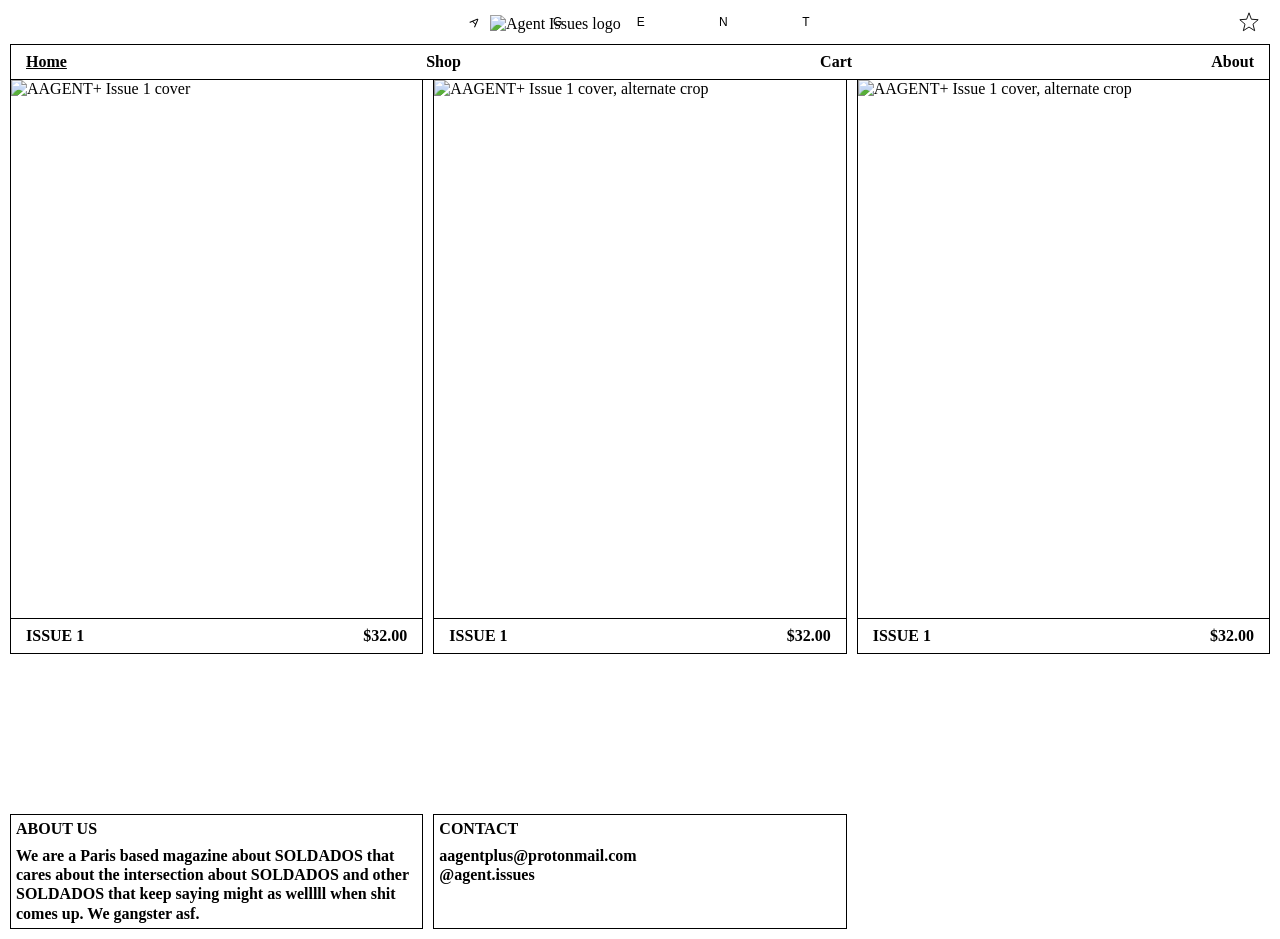
==== index.html @ 35ed7b1f "Add files via upload" ====
<!DOCTYPE html>
<html lang="en">
<head>
<meta charset="UTF-8">
<meta name="viewport" content="width=device-width, initial-scale=1.0">
<title>AAGENT+ Shop</title>
<meta name="description" content="AAGENT+ — shop Issue 1 of the Paris-based art and fashion magazine.">
<link rel="stylesheet" href="styles.css">
</head>
<body>

<div class="intro-overlay" id="introOverlay">
  <video id="introVideo" src="assets/reel.mp4" autoplay muted playsinline></video>
</div>

<header class="site-header">
  <div class="brand-row">
    <span class="brand-title"><span class="brand-title__a">a</span>gent</span>
    <svg class="star" width="22" height="22" viewBox="0 0 24 24" fill="none" aria-hidden="true">
      <path d="M12 2 L14.59 8.99 L22 9.51 L16.36 14.36 L18.18 21.51 L12 17.5 L5.82 21.51 L7.64 14.36 L2 9.51 L9.41 8.99 Z" stroke="#000" stroke-width="1"/>
    </svg>
  </div>
  <img class="logo-overlay" src="assets/logo-agent-issues.png" alt="Agent Issues logo">
  <nav class="main-nav">
    <a href="index.html" class="active">Home</a>
    <a href="shop.html">Shop</a>
    <a href="#">Cart</a>
    <a href="about.html">About</a>
  </nav>
</header>

<main>
  <section class="columns">
    <div class="column">
      <img src="assets/ISSUE1.png" alt="AAGENT+ Issue 1 cover">
      <div class="price-bar">
        <span>ISSUE 1</span>
        <span>$32.00</span>
      </div>
    </div>
    <div class="column">
      <img src="assets/ISSUE1.2.png" alt="AAGENT+ Issue 1 cover, alternate crop">
      <div class="price-bar">
        <span>ISSUE 1</span>
        <span>$32.00</span>
      </div>
    </div>
    <div class="column">
      <img src="assets/ISSUE1.2.png" alt="AAGENT+ Issue 1 cover, alternate crop">
      <div class="price-bar">
        <span>ISSUE 1</span>
        <span>$32.00</span>
      </div>
    </div>
  </section>

  <section class="info-row">
    <div class="info-box">
      <h2>ABOUT US</h2>
      <p>We are a Paris based magazine about SOLDADOS that cares about the intersection about SOLDADOS and other SOLDADOS that keep saying might as welllll when shit comes up. We gangster asf.</p>
    </div>
    <div class="info-box">
      <h2>CONTACT</h2>
      <p>aagentplus@protonmail.com<br>@agent.issues</p>
    </div>
  </section>
</main>

<script src="script.js"></script>
</body>
</html>
---- styles.css ----
* {
  box-sizing: border-box;
}

body {
  margin: 0;
  background: #fff;
  color: #000;
}

/* ---------- header ---------- */

@keyframes rise-in {
  from {
    opacity: 0;
    transform: translateY(30px);
  }
  to {
    opacity: 1;
    transform: translateY(0);
  }
}

.site-header {
  position: relative;
}

.logo-overlay {
  position: absolute;
  top: 0;
  left: calc(50% - 150px); /* half of the 300px width, frees up transform for the load-in animation */
  width: 300px;
  mix-blend-mode: multiply;
  height: auto;
  z-index: 100;
  pointer-events: none;
  animation: rise-in 0.6s ease both;
  animation-delay: 0.1s;
}

.brand-row {
  position: relative;
  display: flex;
  justify-content: center;
  align-items: center;
  margin-top: 15px;
  margin-bottom: 15px;
  padding: 0 20px;
  animation: rise-in 0.6s ease both;
}

.brand-title {
  font-family: 'Helvetica Neue', Helvetica, Arial, sans-serif;
  font-size: 12px;
  letter-spacing: 74.4px; /* 620% of 12px */
  text-transform: uppercase;
  margin-right: -74.4px; /* cancel trailing letter-spacing so glyphs are truly centered */
}

.brand-title__a {
  display: inline-block;
  letter-spacing: normal;
  margin-right: 74.4px; /* preserves the 620% tracking without rotating the gap */
  transform: rotate(45deg);
}

.star {
  position: absolute;
  right: 20px;
  top: 50%;
  transform: translateY(-50%);
}

.star path {
  transition: stroke 0.15s ease, fill 0.15s ease;
}

.star:hover path {
  stroke: #ffd400;
  fill: #ffd400;
}

.main-nav {
  margin: 0 10px;
  border: 1px solid #000;
  display: flex;
  justify-content: space-between;
  align-items: center;
  padding: 8px 0;
  position: sticky;
  top: 0;
  background: #fff;
  z-index: 20;
  animation: rise-in 0.6s ease both;
  animation-delay: 0.2s;
}

.main-nav a {
  font-family: 'Times New Roman', Times, serif;
  font-weight: 700;
  font-size: 16px;
  color: #000;
  text-decoration: none;
  padding: 0 15px;
}

.main-nav a.active,
.main-nav a:hover {
  text-decoration: underline;
}

/* ---------- 3-column covers ---------- */

.columns {
  display: grid;
  grid-template-columns: repeat(3, 1fr);
  gap: 10px;
  margin: 0 10px;
}

.column {
  min-width: 0;
  display: flex;
  flex-direction: column;
  border: 1px solid #000;
  border-top: none;
  transition: border-color 0.15s ease;
  animation: rise-in 0.6s ease both;
}

.column:nth-child(1) { animation-delay: 0.3s; }
.column:nth-child(2) { animation-delay: 0.4s; }
.column:nth-child(3) { animation-delay: 0.5s; }

.column:hover {
  border-color: red;
  cursor: pointer;
}

.column img {
  display: block;
  width: 100%;
  aspect-ratio: 912 / 1193;
  object-fit: cover;
  object-position: center top;
}

.column img.tee {
  aspect-ratio: 900 / 1125;
  object-position: center center;
}

.price-bar {
  border-top: 1px solid #000;
  display: flex;
  justify-content: space-between;
  align-items: center;
  padding: 8px 15px;
  font-family: 'Times New Roman', Times, serif;
  font-weight: 700;
  font-size: 16px;
  transition: color 0.15s ease, border-color 0.15s ease;
}

.column:hover .price-bar {
  color: red;
  border-color: red;
}

/* ---------- footer info ---------- */

.info-row {
  display: grid;
  grid-template-columns: repeat(3, 1fr);
  gap: 10px;
  margin: 160px 10px 10px;
}

.info-row.info-row--top {
  margin: 0 10px;
}

.info-box {
  min-width: 0;
  border: 1px solid #000;
  padding: 5px;
  font-family: 'Times New Roman', Times, serif;
  animation: rise-in 0.6s ease both;
}

.info-box:nth-child(1) { animation-delay: 0s; }
.info-box:nth-child(2) { animation-delay: 0.1s; }
.info-box:nth-child(3) { animation-delay: 0.2s; }

.info-row--top .info-box {
  border-top: none;
}

.info-box h2 {
  margin: 0 0 8px;
  font-size: 16px;
  font-weight: 700;
}

.info-box p {
  margin: 0;
  font-size: 16px;
  font-weight: 700;
  line-height: 1.2;
}

/* ---------- intro reel ---------- */

.intro-overlay {
  position: fixed;
  inset: 0;
  background: #000;
  z-index: 1000;
  display: flex;
  align-items: center;
  justify-content: center;
  cursor: pointer;
}

.intro-overlay video {
  width: 100%;
  height: 100%;
  object-fit: cover;
}
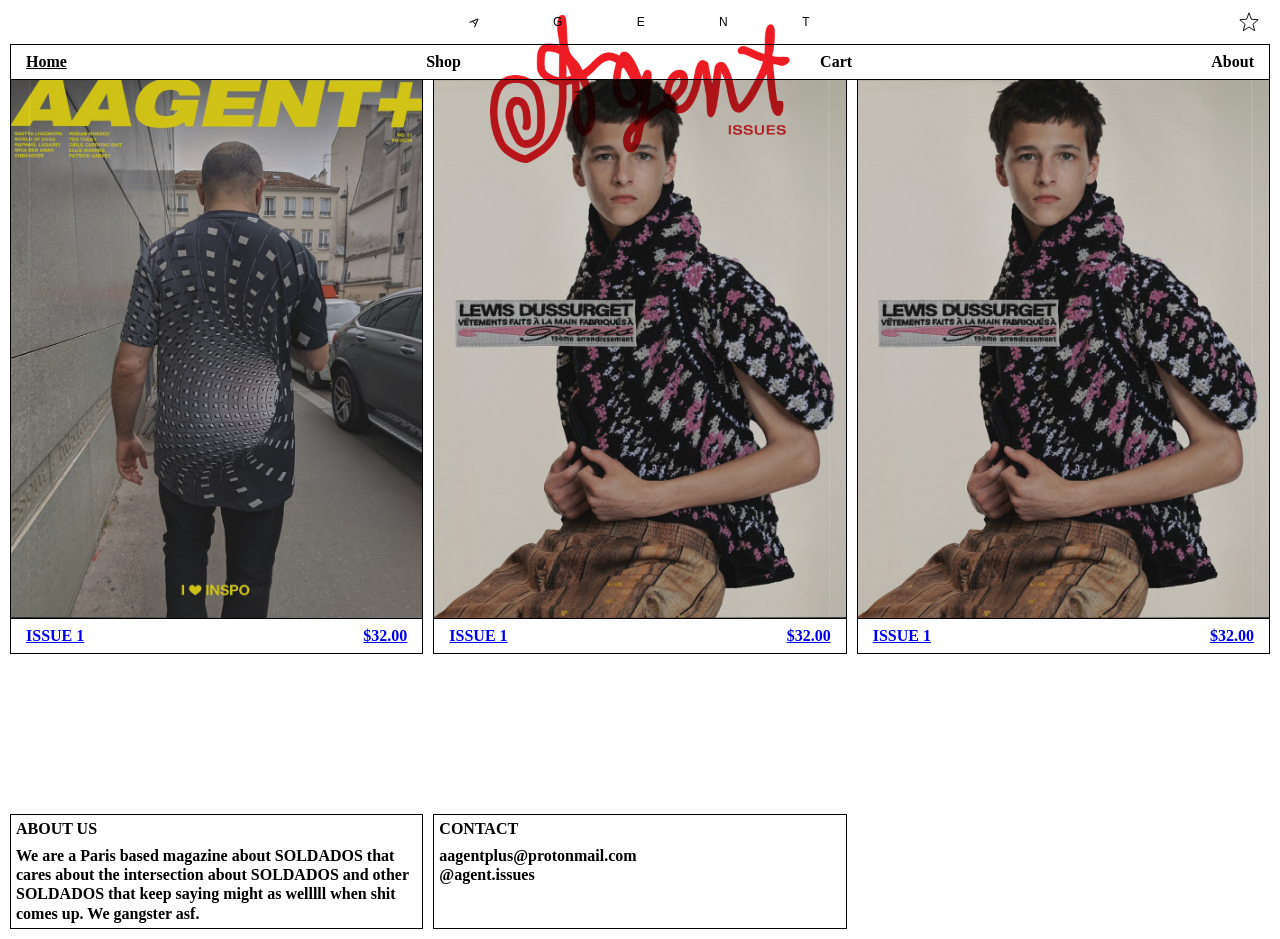
==== commit e5f27def: "Wrap columns in anchor tags for navigation" ====
--- a/index.html
+++ b/index.html
@@ -31,27 +31,27 @@
 
 <main>
   <section class="columns">
-    <div class="column">
+    <a class="column" href="issue1.html">
       <img src="assets/ISSUE1.png" alt="AAGENT+ Issue 1 cover">
       <div class="price-bar">
         <span>ISSUE 1</span>
         <span>$32.00</span>
       </div>
-    </div>
-    <div class="column">
+    </a>
+    <a class="column" href="issue1.html">
       <img src="assets/ISSUE1.2.png" alt="AAGENT+ Issue 1 cover, alternate crop">
       <div class="price-bar">
         <span>ISSUE 1</span>
         <span>$32.00</span>
       </div>
-    </div>
-    <div class="column">
+    </a>
+    <a class="column" href="issue1.html">
       <img src="assets/ISSUE1.2.png" alt="AAGENT+ Issue 1 cover, alternate crop">
       <div class="price-bar">
         <span>ISSUE 1</span>
         <span>$32.00</span>
       </div>
-    </div>
+    </a>
   </section>
 
   <section class="info-row">
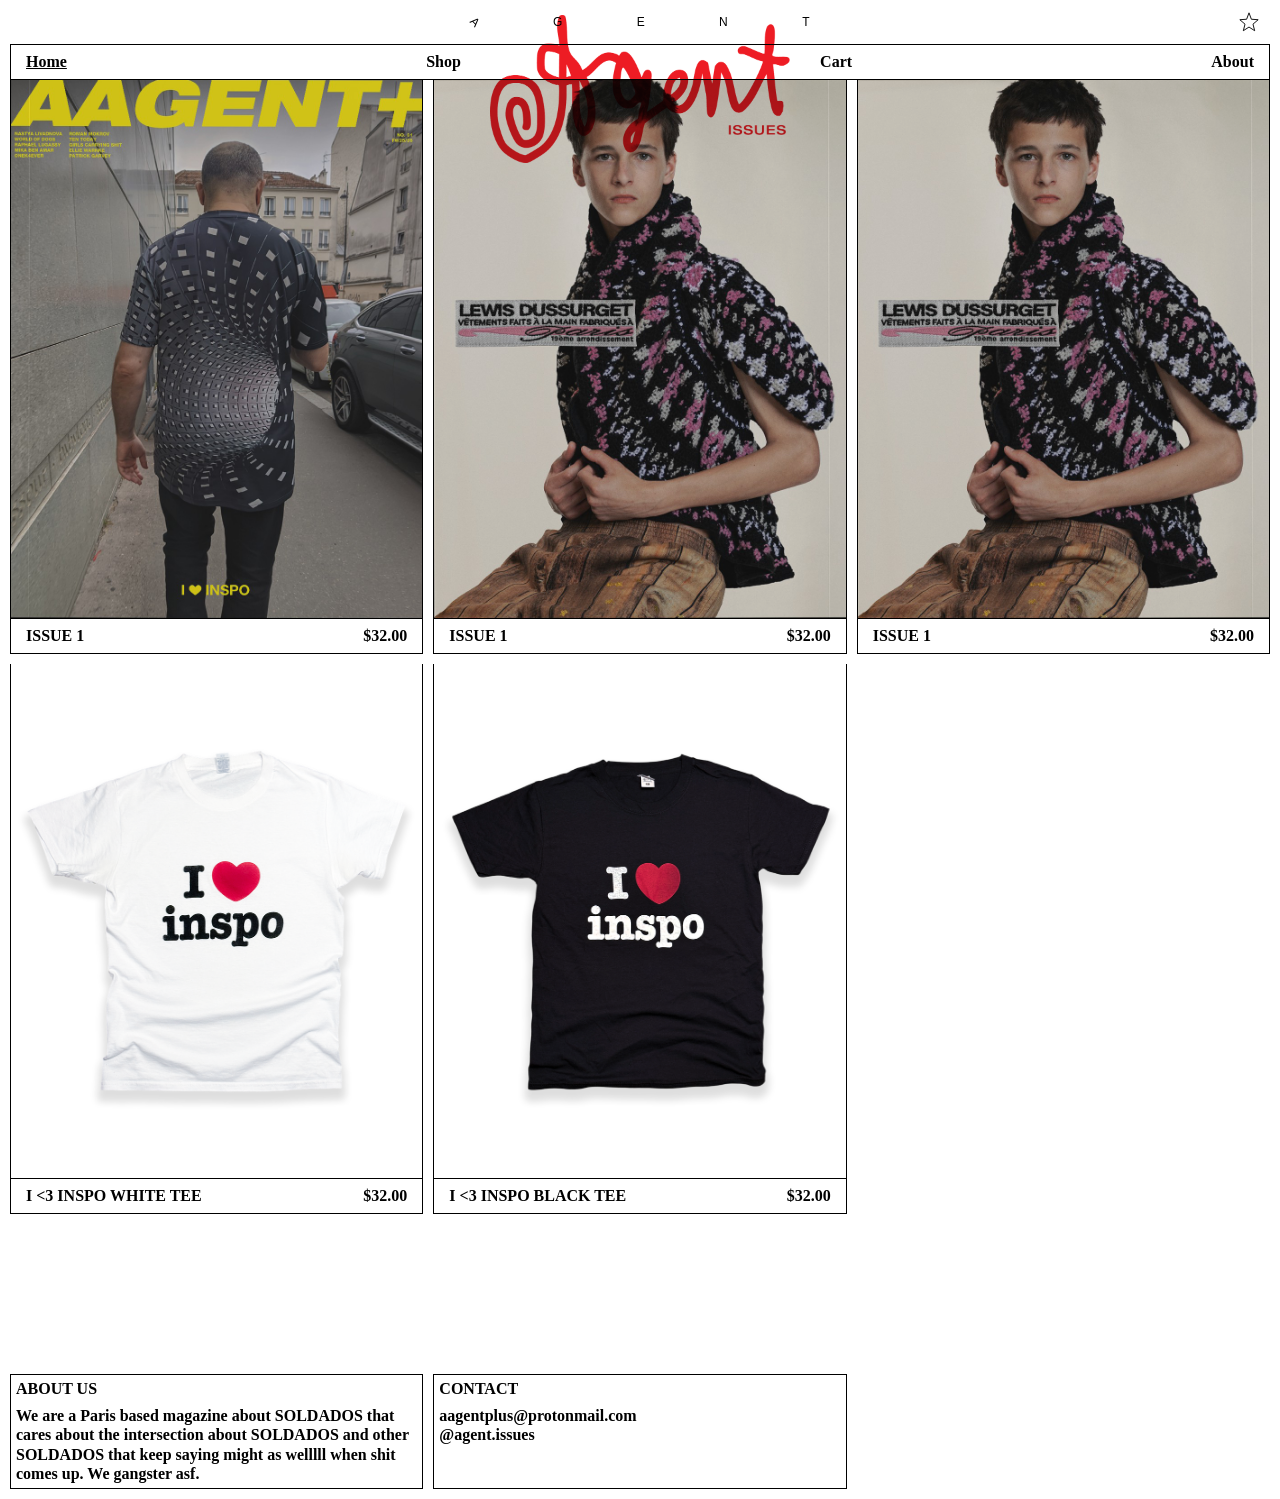
==== commit 48e7d957: "Add new tee product listings to index.html" ====
--- a/index.html
+++ b/index.html
@@ -52,6 +52,20 @@
         <span>$32.00</span>
       </div>
     </a>
+    <a class="column" href="shop.html">
+      <img class="tee" src="assets/tee-white.png" alt="I heart INSPO white tee">
+      <div class="price-bar">
+        <span>I &lt;3 INSPO WHITE TEE</span>
+        <span>$32.00</span>
+      </div>
+    </a>
+    <a class="column" href="shop.html">
+      <img class="tee" src="assets/tee-black.png" alt="I heart INSPO black tee">
+      <div class="price-bar">
+        <span>I &lt;3 INSPO BLACK TEE</span>
+        <span>$32.00</span>
+      </div>
+    </a>
   </section>
 
   <section class="info-row">
@@ -69,3 +83,4 @@
 <script src="script.js"></script>
 </body>
 </html>
+
--- a/styles.css
+++ b/styles.css
@@ -6,6 +6,15 @@
   margin: 0;
   background: #fff;
   color: #000;
+}
+
+body.no-scroll {
+  overflow: hidden;
+  height: 100vh;
+}
+
+html:has(body.no-scroll) {
+  overflow: hidden;
 }
 
 /* ---------- header ---------- */
@@ -126,6 +135,8 @@
   border-top: none;
   transition: border-color 0.15s ease;
   animation: rise-in 0.6s ease both;
+  color: inherit;
+  text-decoration: none;
 }
 
 .column:nth-child(1) { animation-delay: 0.3s; }
@@ -167,6 +178,112 @@
   border-color: red;
 }
 
+/* ---------- product detail page ---------- */
+
+.columns.product-grid {
+  margin-top: 10px;
+  align-items: start;
+}
+
+.product-col {
+  display: flex;
+  flex-direction: column;
+  gap: 10px;
+}
+
+.hero-strip {
+  position: fixed;
+  top: calc(50% - 36vh);
+  left: 0;
+  width: 100vw;
+  height: 72vh;
+  z-index: -1;
+  overflow: hidden;
+  animation: rise-in 0.6s ease both;
+}
+
+.hero-strip__track {
+  display: flex;
+  width: max-content;
+  height: 100%;
+  gap: 10px;
+  will-change: transform;
+}
+
+.hero-strip img {
+  flex: 0 0 auto;
+  width: 60vw;
+  height: 100%;
+  object-fit: cover;
+  pointer-events: auto;
+}
+
+.product-col--hero {
+  height: calc(100vh - 120px);
+  justify-content: flex-end;
+}
+
+.cart-controls {
+  display: grid;
+  grid-template-columns: repeat(3, 1fr);
+  gap: 10px;
+}
+
+.cart-controls .info-box {
+  display: flex;
+  align-items: center;
+  justify-content: center;
+  text-align: center;
+}
+
+.cart-controls .qty {
+  display: flex;
+  align-items: center;
+  justify-content: space-between;
+  width: 100%;
+}
+
+.cart-controls button {
+  font-family: 'Times New Roman', Times, serif;
+  font-weight: 700;
+  font-size: 16px;
+  border: none;
+  background: none;
+  cursor: pointer;
+  padding: 0;
+}
+
+.credits-col {
+  display: flex;
+}
+
+.credits-box {
+  width: 66%;
+  margin-left: auto;
+  height: calc(100vh - 120px);
+  overflow-y: auto;
+}
+
+.info-box.credits-box p {
+  margin: 0 0 16px;
+}
+
+.info-box.credits-box p:last-child {
+  margin-bottom: 0;
+}
+
+.page-issue1 .site-header {
+  background-color: rgba(255, 255, 255, 0.85);
+}
+
+.page-issue1 .main-nav {
+  background-color: rgba(255, 255, 255, 0.85);
+}
+
+.page-issue1 .info-box {
+  background-color: rgba(255, 255, 255, 0.85);
+}
+
 /* ---------- footer info ---------- */
 
 .info-row {
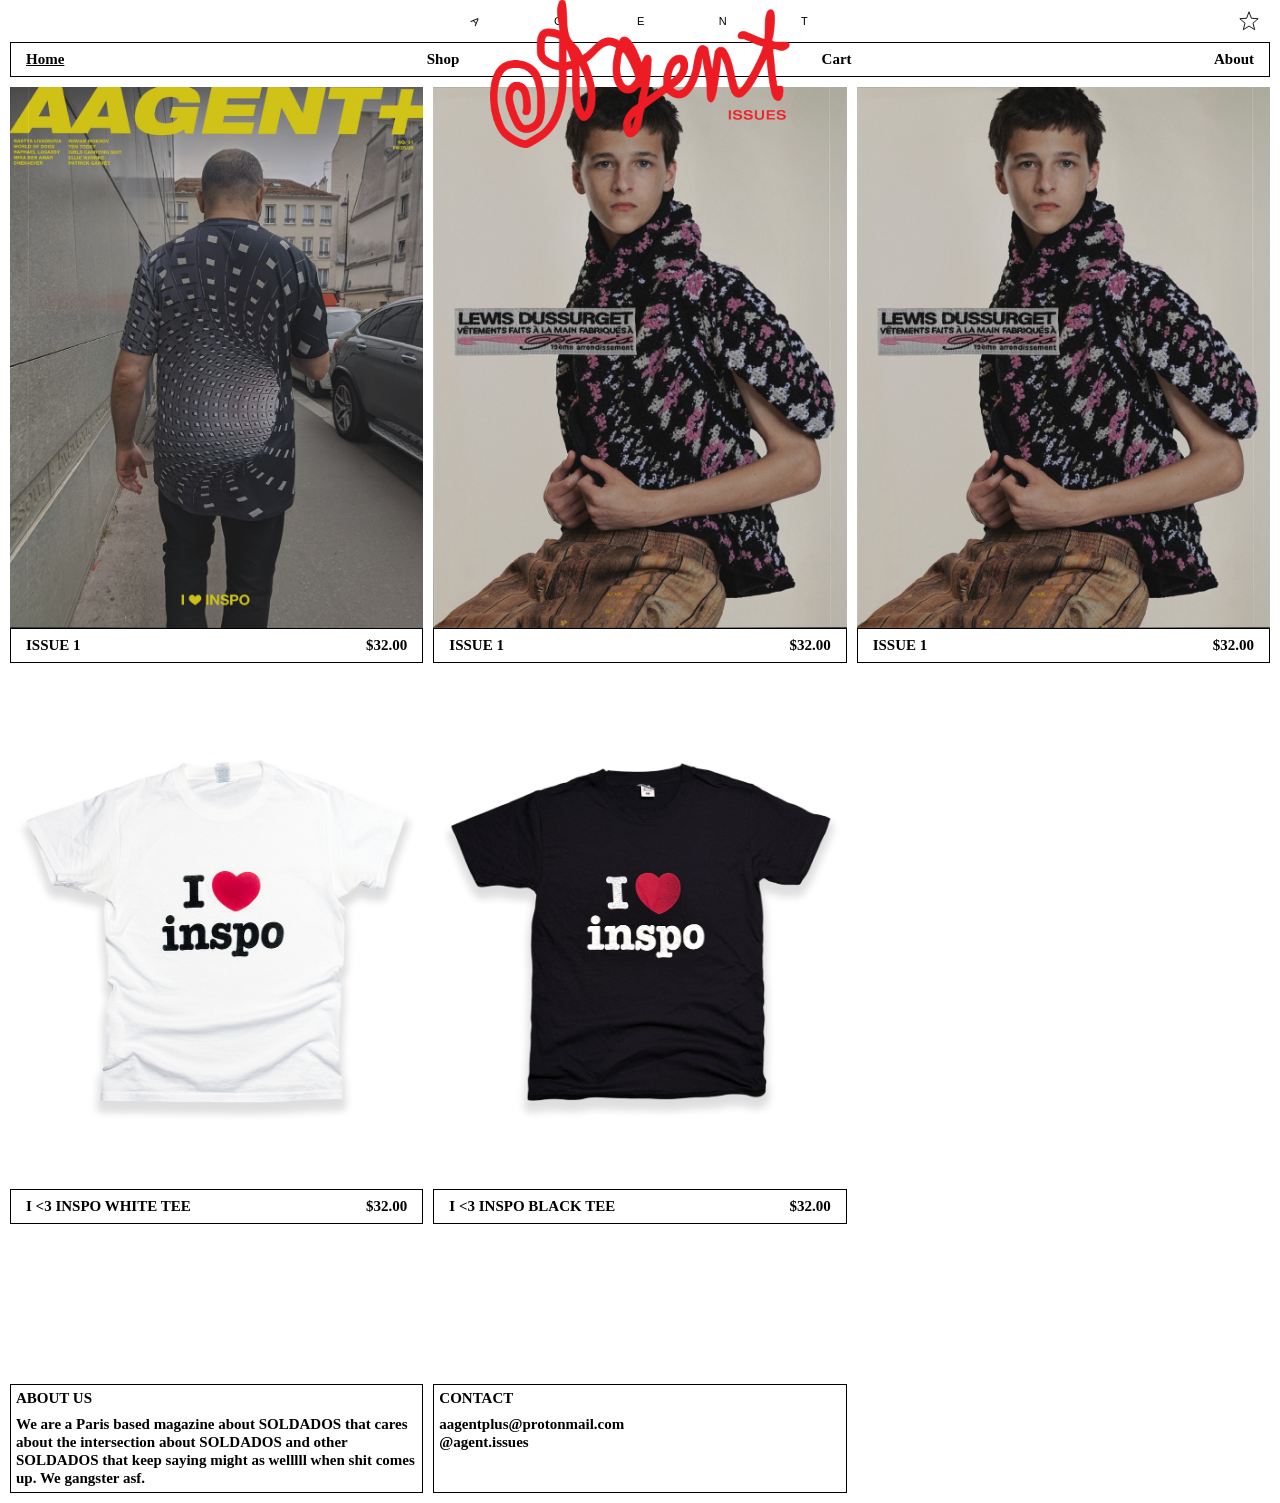
==== commit c3e6b35f: "Update brand title and logo structure in index.html" ====
--- a/index.html
+++ b/index.html
@@ -15,12 +15,14 @@
 
 <header class="site-header">
   <div class="brand-row">
-    <span class="brand-title"><span class="brand-title__a">a</span>gent</span>
+    <a class="brand-title" href="index.html"><span class="brand-title__a">a</span>gent</a>
     <svg class="star" width="22" height="22" viewBox="0 0 24 24" fill="none" aria-hidden="true">
       <path d="M12 2 L14.59 8.99 L22 9.51 L16.36 14.36 L18.18 21.51 L12 17.5 L5.82 21.51 L7.64 14.36 L2 9.51 L9.41 8.99 Z" stroke="#000" stroke-width="1"/>
     </svg>
   </div>
-  <img class="logo-overlay" src="assets/logo-agent-issues.png" alt="Agent Issues logo">
+  <a class="logo-overlay" href="index.html">
+    <img src="assets/logo-agent-issues.png" alt="Agent Issues logo">
+  </a>
   <nav class="main-nav">
     <a href="index.html" class="active">Home</a>
     <a href="shop.html">Shop</a>
@@ -84,3 +86,4 @@
 </body>
 </html>
 
+
--- a/styles.css
+++ b/styles.css
@@ -31,20 +31,33 @@
 }
 
 .site-header {
-  position: relative;
+  position: fixed;
+  top: 0;
+  left: 0;
+  width: 100%;
+  z-index: 40;
+}
+
+main {
+  padding-top: var(--header-h, 110px);
 }
 
 .logo-overlay {
   position: absolute;
   top: 0;
   left: calc(50% - 150px); /* half of the 300px width, frees up transform for the load-in animation */
+  display: block;
   width: 300px;
-  mix-blend-mode: multiply;
   height: auto;
   z-index: 100;
-  pointer-events: none;
   animation: rise-in 0.6s ease both;
   animation-delay: 0.1s;
+}
+
+.logo-overlay img {
+  display: block;
+  width: 100%;
+  height: auto;
 }
 
 .brand-row {
@@ -60,16 +73,18 @@
 
 .brand-title {
   font-family: 'Helvetica Neue', Helvetica, Arial, sans-serif;
-  font-size: 12px;
-  letter-spacing: 74.4px; /* 620% of 12px */
+  font-size: 11px;
+  letter-spacing: 74.4px; /* tracking value kept independent of font-size */
   text-transform: uppercase;
   margin-right: -74.4px; /* cancel trailing letter-spacing so glyphs are truly centered */
+  color: inherit;
+  text-decoration: none;
 }
 
 .brand-title__a {
   display: inline-block;
   letter-spacing: normal;
-  margin-right: 74.4px; /* preserves the 620% tracking without rotating the gap */
+  margin-right: 74.4px; /* preserves the tracking without rotating the gap */
   transform: rotate(45deg);
 }
 
@@ -90,7 +105,7 @@
 }
 
 .main-nav {
-  margin: 0 10px;
+  margin: 0 10px 10px;
   border: 1px solid #000;
   display: flex;
   justify-content: space-between;
@@ -98,7 +113,6 @@
   padding: 8px 0;
   position: sticky;
   top: 0;
-  background: #fff;
   z-index: 20;
   animation: rise-in 0.6s ease both;
   animation-delay: 0.2s;
@@ -107,7 +121,7 @@
 .main-nav a {
   font-family: 'Times New Roman', Times, serif;
   font-weight: 700;
-  font-size: 16px;
+  font-size: 15px;
   color: #000;
   text-decoration: none;
   padding: 0 15px;
@@ -131,9 +145,6 @@
   min-width: 0;
   display: flex;
   flex-direction: column;
-  border: 1px solid #000;
-  border-top: none;
-  transition: border-color 0.15s ease;
   animation: rise-in 0.6s ease both;
   color: inherit;
   text-decoration: none;
@@ -142,9 +153,10 @@
 .column:nth-child(1) { animation-delay: 0.3s; }
 .column:nth-child(2) { animation-delay: 0.4s; }
 .column:nth-child(3) { animation-delay: 0.5s; }
+.column:nth-child(4) { animation-delay: 0.6s; }
+.column:nth-child(5) { animation-delay: 0.7s; }
 
 .column:hover {
-  border-color: red;
   cursor: pointer;
 }
 
@@ -162,14 +174,14 @@
 }
 
 .price-bar {
-  border-top: 1px solid #000;
+  border: 1px solid #000;
   display: flex;
   justify-content: space-between;
   align-items: center;
   padding: 8px 15px;
   font-family: 'Times New Roman', Times, serif;
   font-weight: 700;
-  font-size: 16px;
+  font-size: 15px;
   transition: color 0.15s ease, border-color 0.15s ease;
 }
 
@@ -181,7 +193,6 @@
 /* ---------- product detail page ---------- */
 
 .columns.product-grid {
-  margin-top: 10px;
   align-items: start;
 }
 
@@ -218,6 +229,11 @@
   pointer-events: auto;
 }
 
+.hero-strip img.portrait {
+  object-fit: contain;
+  background: #fff;
+}
+
 .product-col--hero {
   height: calc(100vh - 120px);
   justify-content: flex-end;
@@ -234,6 +250,11 @@
   align-items: center;
   justify-content: center;
   text-align: center;
+  transition: border-color 0.15s ease;
+}
+
+.cart-controls .info-box:hover {
+  border-color: red;
 }
 
 .cart-controls .qty {
@@ -246,11 +267,16 @@
 .cart-controls button {
   font-family: 'Times New Roman', Times, serif;
   font-weight: 700;
-  font-size: 16px;
+  font-size: 15px;
   border: none;
   background: none;
   cursor: pointer;
   padding: 0;
+  transition: color 0.15s ease;
+}
+
+.cart-controls button:hover {
+  color: red;
 }
 
 .credits-col {
@@ -260,8 +286,8 @@
 .credits-box {
   width: 66%;
   margin-left: auto;
-  height: calc(100vh - 120px);
-  overflow-y: auto;
+  height: auto;
+  overflow-y: visible;
 }
 
 .info-box.credits-box p {
@@ -272,12 +298,15 @@
   margin-bottom: 0;
 }
 
-.page-issue1 .site-header {
-  background-color: rgba(255, 255, 255, 0.85);
-}
-
-.page-issue1 .main-nav {
-  background-color: rgba(255, 255, 255, 0.85);
+.credits-box summary {
+  display: none;
+  list-style: none;
+  font-weight: 700;
+  padding: 4px 0;
+}
+
+.credits-box summary::-webkit-details-marker {
+  display: none;
 }
 
 .page-issue1 .info-box {
@@ -309,19 +338,15 @@
 .info-box:nth-child(2) { animation-delay: 0.1s; }
 .info-box:nth-child(3) { animation-delay: 0.2s; }
 
-.info-row--top .info-box {
-  border-top: none;
-}
-
 .info-box h2 {
   margin: 0 0 8px;
-  font-size: 16px;
+  font-size: 15px;
   font-weight: 700;
 }
 
 .info-box p {
   margin: 0;
-  font-size: 16px;
+  font-size: 15px;
   font-weight: 700;
   line-height: 1.2;
 }
@@ -344,3 +369,128 @@
   height: 100%;
   object-fit: cover;
 }
+
+/* ---------- responsive ---------- */
+
+@media (max-width: 700px) {
+  .columns:not(.product-grid),
+  .info-row {
+    grid-template-columns: 1fr;
+  }
+
+  .cart-controls {
+    grid-template-columns: 1fr;
+  }
+
+  .logo-overlay {
+    display: none;
+  }
+
+  .star {
+    position: fixed;
+    top: auto;
+    right: 10px;
+    bottom: 10px;
+    transform: none;
+    background: #fff;
+    border: 1px solid #000;
+    border-radius: 50%;
+    padding: 6px;
+    z-index: 50;
+  }
+
+  /* product page: normal page scroll, images stacked in the flow */
+  .page-issue1.no-scroll {
+    overflow: auto;
+    height: auto;
+  }
+
+  html:has(.page-issue1.no-scroll) {
+    overflow: auto;
+  }
+
+  .page-issue1 main {
+    padding-top: calc(var(--header-h, 110px) + 10px);
+  }
+
+  .page-issue1 .hero-strip {
+    position: static;
+    width: 100%;
+    height: auto;
+    z-index: auto;
+    padding-bottom: 220px;
+  }
+
+  .page-issue1 .hero-strip__track {
+    flex-direction: column;
+    width: 100%;
+    height: auto;
+    transform: none !important;
+  }
+
+  .page-issue1 .hero-strip img {
+    width: 100%;
+    height: auto;
+    aspect-ratio: 4 / 3;
+  }
+
+  .page-issue1 .hero-strip img.portrait {
+    aspect-ratio: auto;
+  }
+
+  .page-issue1 .hero-strip img[aria-hidden="true"] {
+    display: none;
+  }
+
+  /* title/description, contributors (tap to expand), and price overlay the
+     images just like the cart bar does, pinned 10px below the nav */
+  .page-issue1 .columns.product-grid {
+    display: flex;
+    flex-direction: column;
+    align-items: stretch;
+    position: fixed;
+    top: calc(var(--header-h, 110px) + 10px);
+    left: 10px;
+    right: 10px;
+    margin: 0;
+    z-index: 30;
+  }
+
+  .page-issue1 .product-col:not(.product-col--hero),
+  .page-issue1 .credits-col {
+    display: contents;
+  }
+
+  .page-issue1 .credits-box {
+    order: 2;
+    width: 100%;
+    margin-left: 0;
+    height: auto;
+    overflow-y: visible;
+  }
+
+  .page-issue1 .price-box {
+    order: 3;
+  }
+
+  .page-issue1 .credits-box summary {
+    display: block;
+    cursor: pointer;
+  }
+
+  .page-issue1 .credits-box summary:hover {
+    color: red;
+  }
+
+  .page-issue1 .product-col--hero {
+    position: fixed;
+    left: 10px;
+    right: 10px;
+    bottom: 10px;
+    height: auto;
+    justify-content: flex-start;
+    background-color: rgba(255, 255, 255, 0.85);
+    z-index: 30;
+  }
+}
+
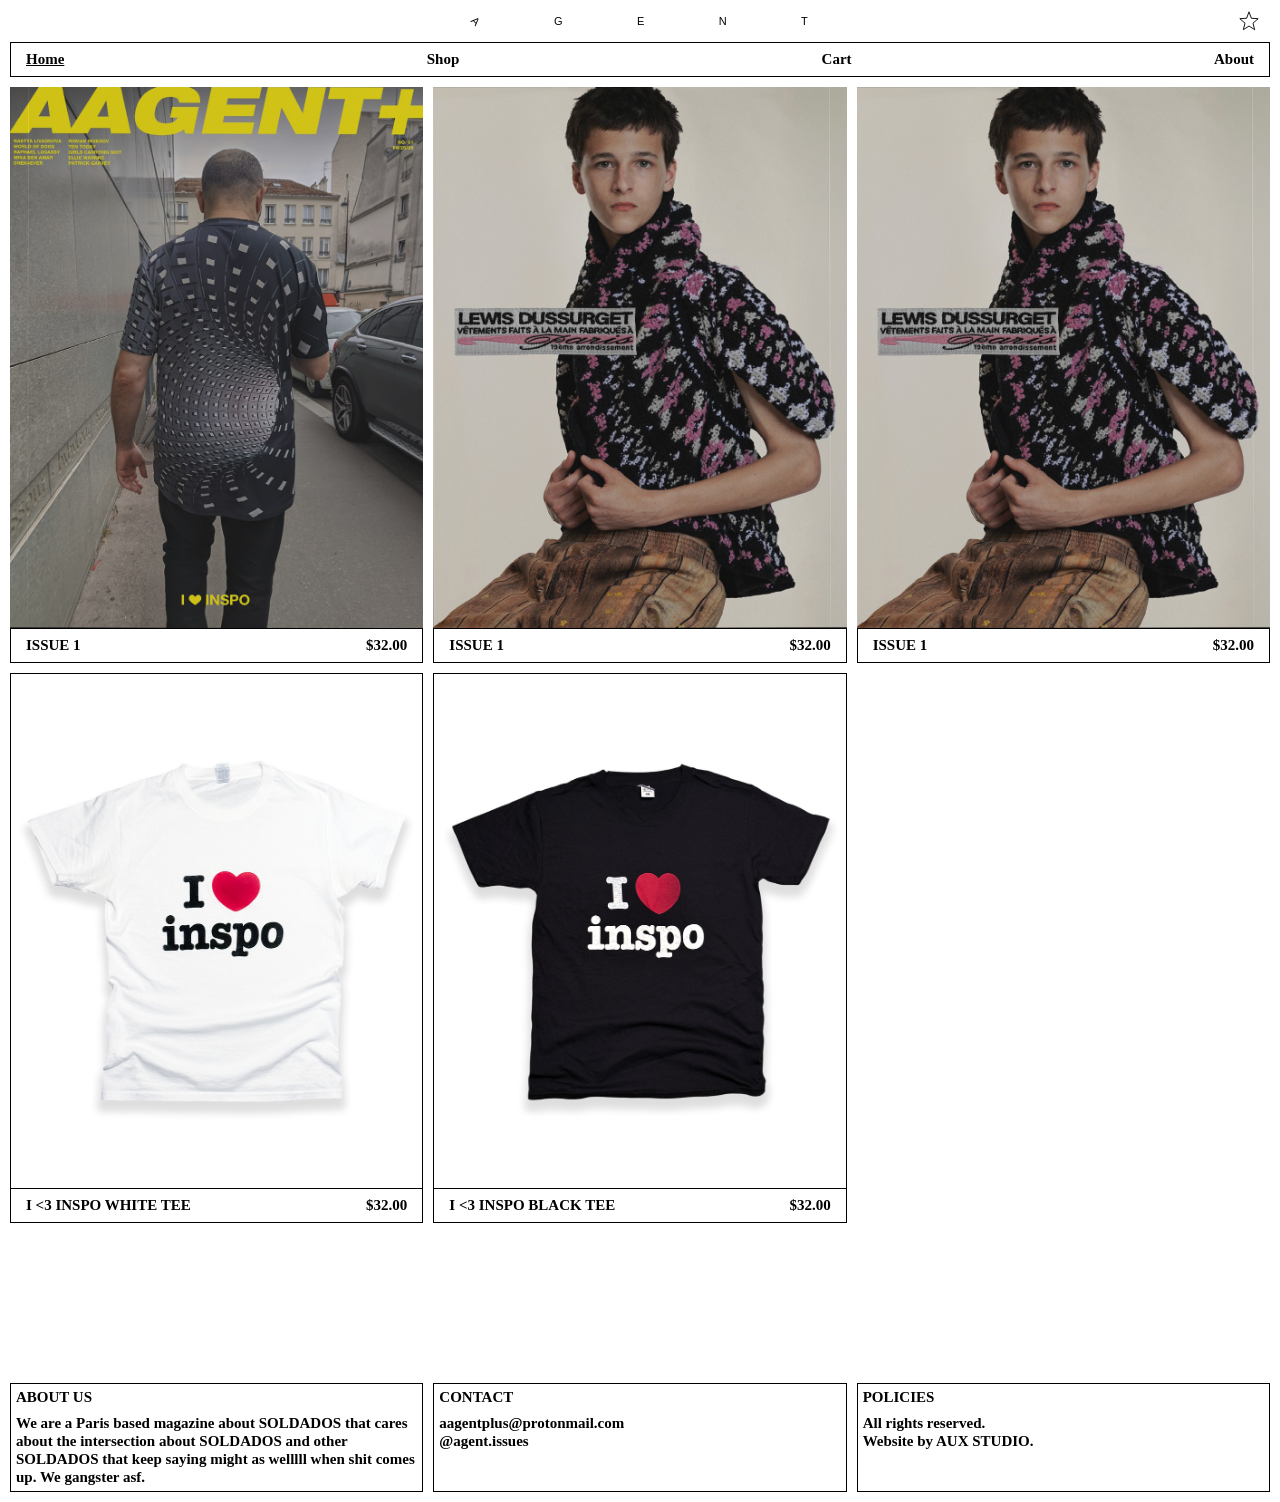
==== commit 24468f97: "Update hover states, header scroll behavior, and footer - Add mobile zoom on intro reel - Add hover-" ====
--- a/index.html
+++ b/index.html
@@ -34,37 +34,57 @@
 <main>
   <section class="columns">
     <a class="column" href="issue1.html">
-      <img src="assets/ISSUE1.png" alt="AAGENT+ Issue 1 cover">
+      <div class="product-image">
+        <img class="img-default" src="assets/ISSUE1.png" alt="AAGENT+ Issue 1 cover">
+        <img class="img-hover" src="assets/ISSUE1.2.png" alt="AAGENT+ Issue 1 cover, alternate crop">
+      </div>
       <div class="price-bar">
         <span>ISSUE 1</span>
+        <span class="add-to-cart">ADD TO CART</span>
         <span>$32.00</span>
       </div>
     </a>
     <a class="column" href="issue1.html">
-      <img src="assets/ISSUE1.2.png" alt="AAGENT+ Issue 1 cover, alternate crop">
+      <div class="product-image">
+        <img class="img-default" src="assets/ISSUE1.2.png" alt="AAGENT+ Issue 1 cover, alternate crop">
+        <img class="img-hover" src="assets/ISSUE1.png" alt="AAGENT+ Issue 1 cover">
+      </div>
       <div class="price-bar">
         <span>ISSUE 1</span>
+        <span class="add-to-cart">ADD TO CART</span>
         <span>$32.00</span>
       </div>
     </a>
     <a class="column" href="issue1.html">
-      <img src="assets/ISSUE1.2.png" alt="AAGENT+ Issue 1 cover, alternate crop">
+      <div class="product-image">
+        <img class="img-default" src="assets/ISSUE1.2.png" alt="AAGENT+ Issue 1 cover, alternate crop">
+        <img class="img-hover" src="assets/ISSUE1.png" alt="AAGENT+ Issue 1 cover">
+      </div>
       <div class="price-bar">
         <span>ISSUE 1</span>
+        <span class="add-to-cart">ADD TO CART</span>
         <span>$32.00</span>
       </div>
     </a>
     <a class="column" href="shop.html">
-      <img class="tee" src="assets/tee-white.png" alt="I heart INSPO white tee">
+      <div class="product-image tee-frame">
+        <img class="img-default tee" src="assets/tee-white.png" alt="I heart INSPO white tee">
+        <img class="img-hover tee" src="assets/tee-white-model.jpg" alt="I heart INSPO white tee, model shot">
+      </div>
       <div class="price-bar">
         <span>I &lt;3 INSPO WHITE TEE</span>
+        <span class="add-to-cart">ADD TO CART</span>
         <span>$32.00</span>
       </div>
     </a>
     <a class="column" href="shop.html">
-      <img class="tee" src="assets/tee-black.png" alt="I heart INSPO black tee">
+      <div class="product-image tee-frame">
+        <img class="img-default tee" src="assets/tee-black.png" alt="I heart INSPO black tee">
+        <img class="img-hover tee" src="assets/tee-black-model.jpg" alt="I heart INSPO black tee, model shot">
+      </div>
       <div class="price-bar">
         <span>I &lt;3 INSPO BLACK TEE</span>
+        <span class="add-to-cart">ADD TO CART</span>
         <span>$32.00</span>
       </div>
     </a>
@@ -79,6 +99,10 @@
       <h2>CONTACT</h2>
       <p>aagentplus@protonmail.com<br>@agent.issues</p>
     </div>
+    <div class="info-box">
+      <h2>POLICIES</h2>
+      <p>All rights reserved.<br>Website by AUX STUDIO.</p>
+    </div>
   </section>
 </main>
 
--- a/styles.css
+++ b/styles.css
@@ -50,8 +50,10 @@
   width: 300px;
   height: auto;
   z-index: 100;
-  animation: rise-in 0.6s ease both;
-  animation-delay: 0.1s;
+  opacity: 0;
+  transform: translateY(-20px);
+  pointer-events: none;
+  transition: opacity 0.4s ease, transform 0.4s ease;
 }
 
 .logo-overlay img {
@@ -65,10 +67,15 @@
   display: flex;
   justify-content: center;
   align-items: center;
-  margin-top: 15px;
-  margin-bottom: 15px;
-  padding: 0 20px;
+  padding: 15px 20px;
+  background-color: #fff;
   animation: rise-in 0.6s ease both;
+}
+
+.site-header.is-scrolled .logo-overlay {
+  opacity: 1;
+  transform: translateY(0);
+  pointer-events: auto;
 }
 
 .brand-title {
@@ -79,6 +86,13 @@
   margin-right: -74.4px; /* cancel trailing letter-spacing so glyphs are truly centered */
   color: inherit;
   text-decoration: none;
+  transition: opacity 0.4s ease, transform 0.4s ease;
+}
+
+.site-header.is-scrolled .brand-title {
+  opacity: 0;
+  transform: translateY(-40px);
+  pointer-events: none;
 }
 
 .brand-title__a {
@@ -107,6 +121,7 @@
 .main-nav {
   margin: 0 10px 10px;
   border: 1px solid #000;
+  background-color: #fff;
   display: flex;
   justify-content: space-between;
   align-items: center;
@@ -160,6 +175,10 @@
   cursor: pointer;
 }
 
+.product-image {
+  position: relative;
+}
+
 .column img {
   display: block;
   width: 100%;
@@ -171,6 +190,23 @@
 .column img.tee {
   aspect-ratio: 900 / 1125;
   object-position: center center;
+}
+
+.column .img-hover {
+  position: absolute;
+  top: 0;
+  left: 0;
+  opacity: 0;
+  transition: opacity 0.2s ease;
+}
+
+.column:hover .img-hover {
+  opacity: 1;
+}
+
+.tee-frame {
+  border: 1px solid #000;
+  border-bottom: none;
 }
 
 .price-bar {
@@ -188,6 +224,15 @@
 .column:hover .price-bar {
   color: red;
   border-color: red;
+}
+
+.price-bar .add-to-cart {
+  opacity: 0;
+  transition: opacity 0.15s ease;
+}
+
+.column:hover .price-bar .add-to-cart {
+  opacity: 1;
 }
 
 /* ---------- product detail page ---------- */
@@ -257,6 +302,10 @@
   border-color: red;
 }
 
+.cart-controls .info-box:hover button {
+  color: red;
+}
+
 .cart-controls .qty {
   display: flex;
   align-items: center;
@@ -310,7 +359,7 @@
 }
 
 .page-issue1 .info-box {
-  background-color: rgba(255, 255, 255, 0.85);
+  background-color: #fff;
 }
 
 /* ---------- footer info ---------- */
@@ -387,16 +436,11 @@
   }
 
   .star {
-    position: fixed;
-    top: auto;
-    right: 10px;
-    bottom: 10px;
-    transform: none;
-    background: #fff;
-    border: 1px solid #000;
-    border-radius: 50%;
-    padding: 6px;
-    z-index: 50;
+    display: none;
+  }
+
+  .intro-overlay video {
+    transform: scale(1.2);
   }
 
   /* product page: normal page scroll, images stacked in the flow */
@@ -489,8 +533,9 @@
     bottom: 10px;
     height: auto;
     justify-content: flex-start;
-    background-color: rgba(255, 255, 255, 0.85);
+    background-color: #fff;
     z-index: 30;
   }
 }
 
+
